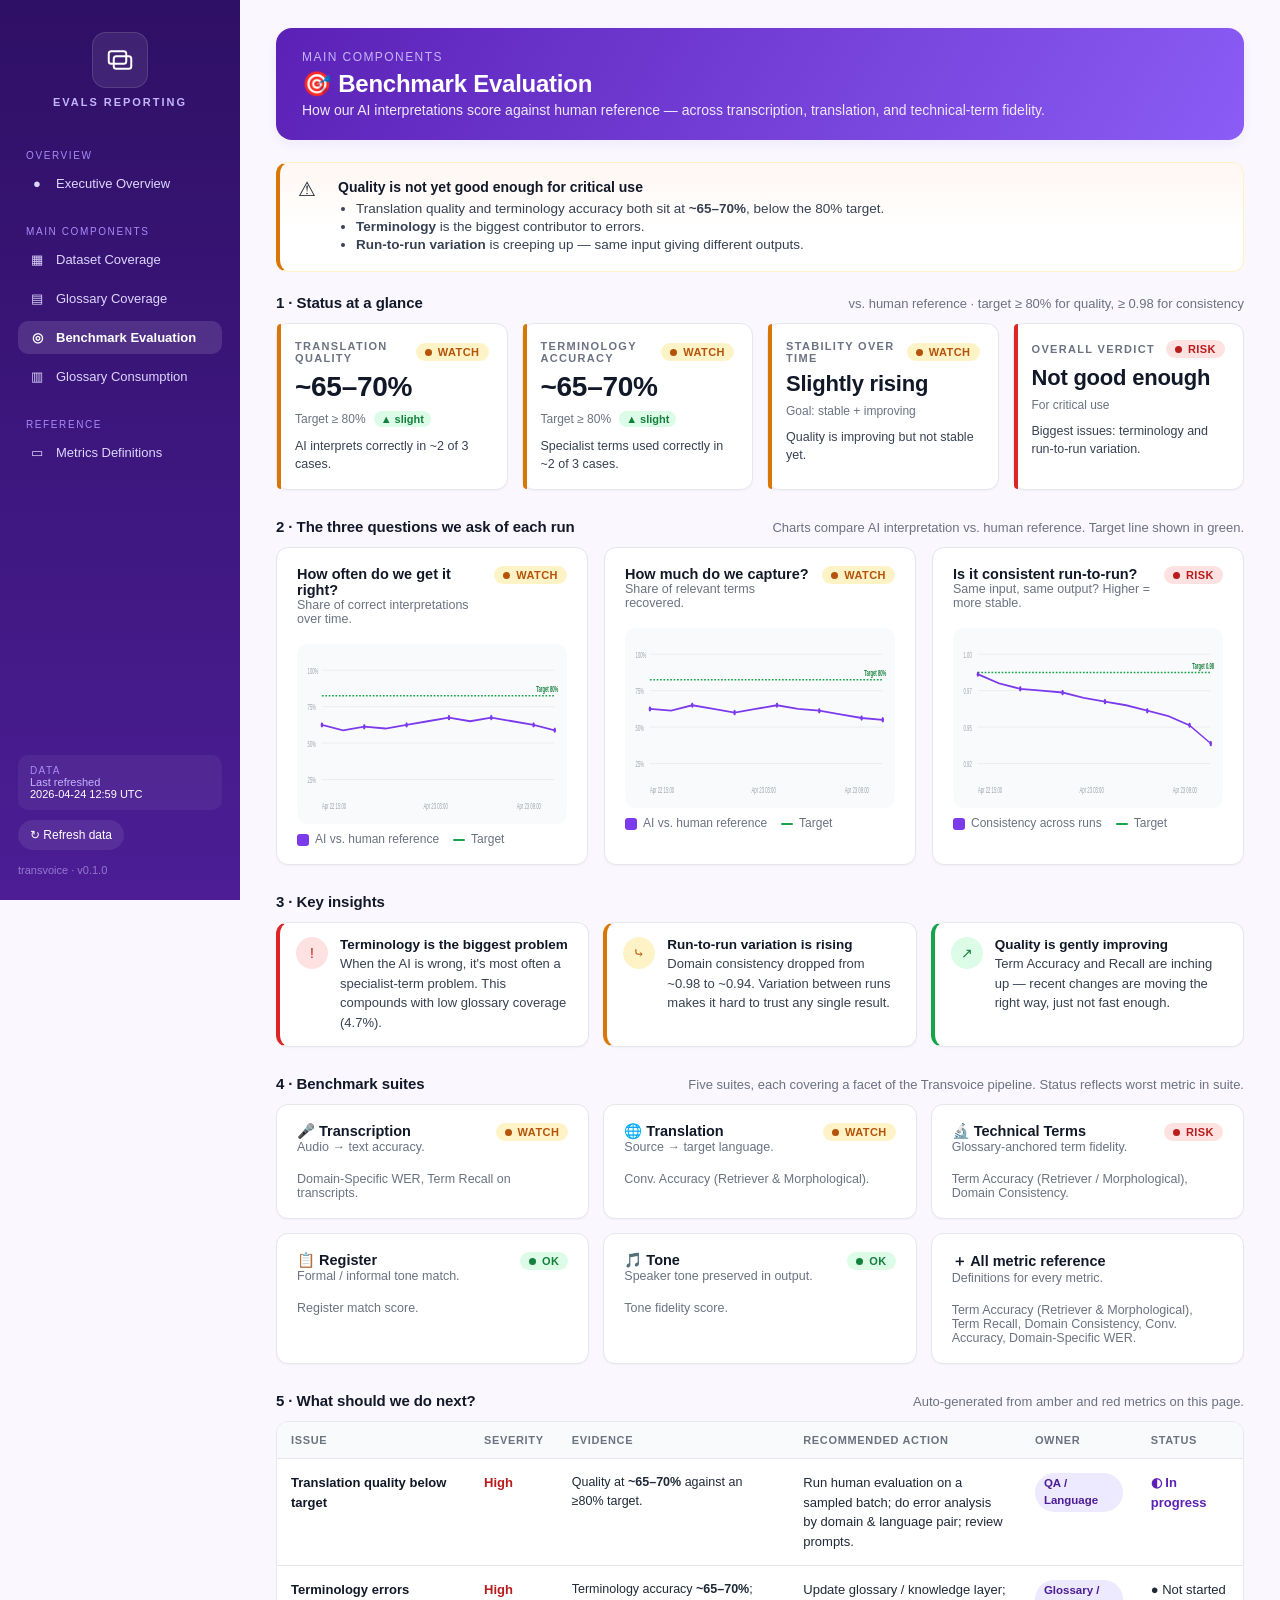
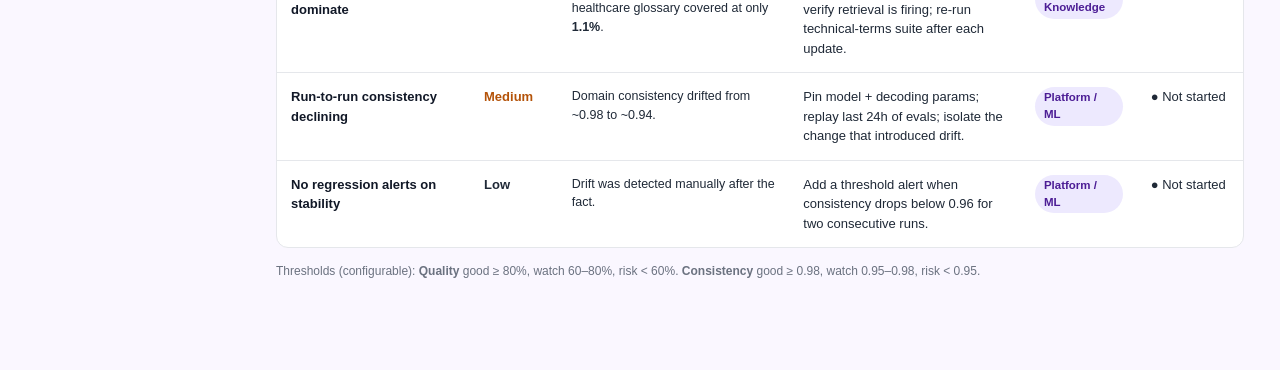
==== benchmark-evaluation.html @ 1f452f86 "Redesign dashboard for clarity and action-orientation Restructures the Evals Reporting dashboard aro" ====
<!doctype html>
<html lang="en">
<head>
  <meta charset="utf-8" />
  <meta name="viewport" content="width=device-width, initial-scale=1" />
  <title>Evals Reporting · Benchmark Evaluation</title>
  <link rel="stylesheet" href="assets/styles.css" />
</head>
<body>
  <div class="app">

    <!-- ============== Sidebar ============== -->
    <aside class="sidebar">
      <div class="brand">
        <div class="brand-mark" aria-hidden="true">
          <svg viewBox="0 0 24 24" fill="none" xmlns="http://www.w3.org/2000/svg">
            <rect x="3" y="5" width="14" height="10" rx="2" stroke="#fff" stroke-width="1.6"/>
            <rect x="7" y="9" width="14" height="10" rx="2" stroke="#fff" stroke-width="1.6"/>
          </svg>
        </div>
        <div class="brand-name">EVALS REPORTING</div>
      </div>

      <div class="nav-group">
        <div class="nav-label">Overview</div>
        <a class="nav-item" href="index.html"><span class="nav-icon">●</span> Executive Overview</a>
      </div>

      <div class="nav-group">
        <div class="nav-label">Main components</div>
        <a class="nav-item" href="#"><span class="nav-icon">▦</span> Dataset Coverage</a>
        <a class="nav-item" href="glossary-coverage.html"><span class="nav-icon">▤</span> Glossary Coverage</a>
        <a class="nav-item active" href="benchmark-evaluation.html"><span class="nav-icon">◎</span> Benchmark Evaluation</a>
        <a class="nav-item" href="#"><span class="nav-icon">▥</span> Glossary Consumption</a>
      </div>

      <div class="nav-group">
        <div class="nav-label">Reference</div>
        <a class="nav-item" href="#"><span class="nav-icon">▭</span> Metrics Definitions</a>
      </div>

      <div class="sidebar-foot">
        <div class="data-block">
          <div class="label">DATA</div>
          <div>Last refreshed</div>
          <div style="color:#fff">2026-04-24 12:59 UTC</div>
        </div>
        <span class="refresh">↻ Refresh data</span>
        <div style="margin-top:14px; opacity:0.6">transvoice · v0.1.0</div>
      </div>
    </aside>

    <!-- ============== Main ============== -->
    <main class="main">

      <header class="page-header">
        <div class="crumbs">Main components</div>
        <h1>🎯 Benchmark Evaluation</h1>
        <p>How our AI interpretations score against human reference — across transcription, translation, and technical-term fidelity.</p>
      </header>

      <!-- ============== Headline ============== -->
      <div class="headline" style="margin-bottom:22px">
        <div class="headline-icon">⚠</div>
        <div>
          <div class="headline-title">Quality is not yet good enough for critical use</div>
          <ul style="font-size:13.5px">
            <li>Translation quality and terminology accuracy both sit at <strong>~65–70%</strong>, below the 80% target.</li>
            <li><strong>Terminology</strong> is the biggest contributor to errors.</li>
            <li><strong>Run-to-run variation</strong> is creeping up — same input giving different outputs.</li>
          </ul>
        </div>
      </div>

      <!-- ============== KPI strip ============== -->
      <section class="section">
        <div class="section-head">
          <div class="section-title">1 · Status at a glance</div>
          <div class="section-sub">vs. human reference · target ≥ 80% for quality, ≥ 0.98 for consistency</div>
        </div>

        <div class="kpi-grid k4">

          <div class="kpi warn">
            <div style="display:flex; justify-content:space-between; align-items:center">
              <span class="kpi-label">Translation quality</span>
              <span class="status-pill warn"><span class="dot"></span>Watch</span>
            </div>
            <div class="kpi-value">~65–70%</div>
            <div class="kpi-meta">
              <span class="kpi-target">Target ≥ 80%</span>
              <span class="kpi-delta up">▲ slight</span>
            </div>
            <div class="kpi-interp">AI interprets correctly in ~2 of 3 cases.</div>
          </div>

          <div class="kpi warn">
            <div style="display:flex; justify-content:space-between; align-items:center">
              <span class="kpi-label">Terminology accuracy</span>
              <span class="status-pill warn"><span class="dot"></span>Watch</span>
            </div>
            <div class="kpi-value">~65–70%</div>
            <div class="kpi-meta">
              <span class="kpi-target">Target ≥ 80%</span>
              <span class="kpi-delta up">▲ slight</span>
            </div>
            <div class="kpi-interp">Specialist terms used correctly in ~2 of 3 cases.</div>
          </div>

          <div class="kpi warn">
            <div style="display:flex; justify-content:space-between; align-items:center">
              <span class="kpi-label">Stability over time</span>
              <span class="status-pill warn"><span class="dot"></span>Watch</span>
            </div>
            <div class="kpi-value sm">Slightly rising</div>
            <div class="kpi-meta">
              <span class="kpi-target">Goal: stable + improving</span>
            </div>
            <div class="kpi-interp">Quality is improving but not stable yet.</div>
          </div>

          <div class="kpi bad">
            <div style="display:flex; justify-content:space-between; align-items:center">
              <span class="kpi-label">Overall verdict</span>
              <span class="status-pill bad"><span class="dot"></span>Risk</span>
            </div>
            <div class="kpi-value sm">Not good enough</div>
            <div class="kpi-meta">
              <span class="kpi-target">For critical use</span>
            </div>
            <div class="kpi-interp">Biggest issues: terminology and run-to-run variation.</div>
          </div>

        </div>
      </section>

      <!-- ============== Three quality views ============== -->
      <section class="section">
        <div class="section-head">
          <div class="section-title">2 · The three questions we ask of each run</div>
          <div class="section-sub">Charts compare AI interpretation vs. human reference. Target line shown in green.</div>
        </div>

        <div class="split-2" style="grid-template-columns: 1fr 1fr 1fr; gap:16px;">

          <!-- Question 1 -->
          <div class="card">
            <div class="card-head">
              <div>
                <div class="card-title">How often do we get it right?</div>
                <div class="card-sub">Share of correct interpretations over time.</div>
              </div>
              <span class="status-pill warn"><span class="dot"></span>Watch</span>
            </div>
            <svg class="linechart" viewBox="0 0 600 180" preserveAspectRatio="none">
              <g class="grid">
                <line x1="40" y1="20"  x2="590" y2="20"/>
                <line x1="40" y1="60"  x2="590" y2="60"/>
                <line x1="40" y1="100" x2="590" y2="100"/>
                <line x1="40" y1="140" x2="590" y2="140"/>
              </g>
              <g class="axis">
                <text x="6" y="24">100%</text>
                <text x="6" y="64">75%</text>
                <text x="6" y="104">50%</text>
                <text x="6" y="144">25%</text>
              </g>
              <line class="target" x1="40" y1="48" x2="590" y2="48"/>
              <text class="target-label" x="546" y="44">Target 80%</text>
              <!-- ~65-70% wobble, slight uptrend -->
              <polyline class="series-b" points="
                40,80 90,86 140,82 190,84 240,80 290,76 340,72 390,76 440,72 490,76 540,80 590,86
              "/>
              <g class="dot-b">
                <circle cx="40" cy="80" r="3"/>
                <circle cx="140" cy="82" r="3"/>
                <circle cx="240" cy="80" r="3"/>
                <circle cx="340" cy="72" r="3"/>
                <circle cx="440" cy="72" r="3"/>
                <circle cx="540" cy="80" r="3"/>
                <circle cx="590" cy="86" r="3"/>
              </g>
              <g class="axis">
                <text x="40"  y="172">Apr 22 15:00</text>
                <text x="280" y="172">Apr 23 03:00</text>
                <text x="500" y="172">Apr 23 09:00</text>
              </g>
            </svg>
            <div class="legend">
              <span><span class="swatch" style="background:var(--brand-600)"></span>AI vs. human reference</span>
              <span><span class="swatch" style="background:var(--good-600); height:2px"></span>Target</span>
            </div>
          </div>

          <!-- Question 2 -->
          <div class="card">
            <div class="card-head">
              <div>
                <div class="card-title">How much do we capture?</div>
                <div class="card-sub">Share of relevant terms recovered.</div>
              </div>
              <span class="status-pill warn"><span class="dot"></span>Watch</span>
            </div>
            <svg class="linechart" viewBox="0 0 600 180" preserveAspectRatio="none">
              <g class="grid">
                <line x1="40" y1="20"  x2="590" y2="20"/>
                <line x1="40" y1="60"  x2="590" y2="60"/>
                <line x1="40" y1="100" x2="590" y2="100"/>
                <line x1="40" y1="140" x2="590" y2="140"/>
              </g>
              <g class="axis">
                <text x="6" y="24">100%</text>
                <text x="6" y="64">75%</text>
                <text x="6" y="104">50%</text>
                <text x="6" y="144">25%</text>
              </g>
              <line class="target" x1="40" y1="48" x2="590" y2="48"/>
              <text class="target-label" x="546" y="44">Target 80%</text>
              <polyline class="series-b" points="
                40,80 90,82 140,76 190,80 240,84 290,80 340,76 390,80 440,82 490,86 540,90 590,92
              "/>
              <g class="dot-b">
                <circle cx="40" cy="80" r="3"/>
                <circle cx="140" cy="76" r="3"/>
                <circle cx="240" cy="84" r="3"/>
                <circle cx="340" cy="76" r="3"/>
                <circle cx="440" cy="82" r="3"/>
                <circle cx="540" cy="90" r="3"/>
                <circle cx="590" cy="92" r="3"/>
              </g>
              <g class="axis">
                <text x="40"  y="172">Apr 22 15:00</text>
                <text x="280" y="172">Apr 23 03:00</text>
                <text x="500" y="172">Apr 23 09:00</text>
              </g>
            </svg>
            <div class="legend">
              <span><span class="swatch" style="background:var(--brand-600)"></span>AI vs. human reference</span>
              <span><span class="swatch" style="background:var(--good-600); height:2px"></span>Target</span>
            </div>
          </div>

          <!-- Question 3 -->
          <div class="card">
            <div class="card-head">
              <div>
                <div class="card-title">Is it consistent run-to-run?</div>
                <div class="card-sub">Same input, same output? Higher = more stable.</div>
              </div>
              <span class="status-pill bad"><span class="dot"></span>Risk</span>
            </div>
            <svg class="linechart" viewBox="0 0 600 180" preserveAspectRatio="none">
              <g class="grid">
                <line x1="40" y1="20"  x2="590" y2="20"/>
                <line x1="40" y1="60"  x2="590" y2="60"/>
                <line x1="40" y1="100" x2="590" y2="100"/>
                <line x1="40" y1="140" x2="590" y2="140"/>
              </g>
              <g class="axis">
                <text x="6" y="24">1.00</text>
                <text x="6" y="64">0.97</text>
                <text x="6" y="104">0.95</text>
                <text x="6" y="144">0.92</text>
              </g>
              <line class="target" x1="40" y1="40" x2="590" y2="40"/>
              <text class="target-label" x="546" y="36">Target 0.98</text>
              <polyline class="series-b" points="
                40,42 90,52 140,58 190,60 240,62 290,68 340,72 390,76 440,82 490,88 540,98 590,118
              "/>
              <g class="dot-b">
                <circle cx="40" cy="42" r="3"/>
                <circle cx="140" cy="58" r="3"/>
                <circle cx="240" cy="62" r="3"/>
                <circle cx="340" cy="72" r="3"/>
                <circle cx="440" cy="82" r="3"/>
                <circle cx="540" cy="98" r="3"/>
                <circle cx="590" cy="118" r="3"/>
              </g>
              <g class="axis">
                <text x="40"  y="172">Apr 22 15:00</text>
                <text x="280" y="172">Apr 23 03:00</text>
                <text x="500" y="172">Apr 23 09:00</text>
              </g>
            </svg>
            <div class="legend">
              <span><span class="swatch" style="background:var(--brand-600)"></span>Consistency across runs</span>
              <span><span class="swatch" style="background:var(--good-600); height:2px"></span>Target</span>
            </div>
          </div>

        </div>
      </section>

      <!-- ============== Insights ============== -->
      <section class="section">
        <div class="section-head">
          <div class="section-title">3 · Key insights</div>
        </div>
        <div class="insights">
          <div class="insight bad">
            <div class="insight-icon">!</div>
            <div>
              <div class="insight-title">Terminology is the biggest problem</div>
              <div class="insight-body">When the AI is wrong, it's most often a specialist-term problem. This compounds with low glossary coverage (4.7%).</div>
            </div>
          </div>
          <div class="insight warn">
            <div class="insight-icon">⤷</div>
            <div>
              <div class="insight-title">Run-to-run variation is rising</div>
              <div class="insight-body">Domain consistency dropped from ~0.98 to ~0.94. Variation between runs makes it hard to trust any single result.</div>
            </div>
          </div>
          <div class="insight good">
            <div class="insight-icon">↗</div>
            <div>
              <div class="insight-title">Quality is gently improving</div>
              <div class="insight-body">Term Accuracy and Recall are inching up — recent changes are moving the right way, just not fast enough.</div>
            </div>
          </div>
        </div>
      </section>

      <!-- ============== Five suites ============== -->
      <section class="section">
        <div class="section-head">
          <div class="section-title">4 · Benchmark suites</div>
          <div class="section-sub">
            Five suites, each covering a facet of the Transvoice pipeline. Status reflects worst metric in suite.
          </div>
        </div>

        <div class="split-2" style="grid-template-columns: 1fr 1fr 1fr; gap:14px;">
          <div class="card">
            <div class="card-head">
              <div>
                <div class="card-title">🎤 Transcription</div>
                <div class="card-sub">Audio → text accuracy.</div>
              </div>
              <span class="status-pill warn"><span class="dot"></span>Watch</span>
            </div>
            <div class="muted" style="font-size:12.5px">Domain-Specific WER, Term Recall on transcripts.</div>
          </div>
          <div class="card">
            <div class="card-head">
              <div>
                <div class="card-title">🌐 Translation</div>
                <div class="card-sub">Source → target language.</div>
              </div>
              <span class="status-pill warn"><span class="dot"></span>Watch</span>
            </div>
            <div class="muted" style="font-size:12.5px">Conv. Accuracy (Retriever &amp; Morphological).</div>
          </div>
          <div class="card">
            <div class="card-head">
              <div>
                <div class="card-title">🔬 Technical Terms</div>
                <div class="card-sub">Glossary-anchored term fidelity.</div>
              </div>
              <span class="status-pill bad"><span class="dot"></span>Risk</span>
            </div>
            <div class="muted" style="font-size:12.5px">Term Accuracy (Retriever / Morphological), Domain Consistency.</div>
          </div>
          <div class="card">
            <div class="card-head">
              <div>
                <div class="card-title">📋 Register</div>
                <div class="card-sub">Formal / informal tone match.</div>
              </div>
              <span class="status-pill good"><span class="dot"></span>OK</span>
            </div>
            <div class="muted" style="font-size:12.5px">Register match score.</div>
          </div>
          <div class="card">
            <div class="card-head">
              <div>
                <div class="card-title">🎵 Tone</div>
                <div class="card-sub">Speaker tone preserved in output.</div>
              </div>
              <span class="status-pill good"><span class="dot"></span>OK</span>
            </div>
            <div class="muted" style="font-size:12.5px">Tone fidelity score.</div>
          </div>
          <div class="card">
            <div class="card-head">
              <div>
                <div class="card-title">＋ All metric reference</div>
                <div class="card-sub">Definitions for every metric.</div>
              </div>
            </div>
            <div class="muted" style="font-size:12.5px">
              Term Accuracy (Retriever &amp; Morphological), Term Recall, Domain Consistency, Conv. Accuracy, Domain-Specific WER.
            </div>
          </div>
        </div>
      </section>

      <!-- ============== Recommended actions ============== -->
      <section class="section">
        <div class="section-head">
          <div class="section-title">5 · What should we do next?</div>
          <div class="section-sub">Auto-generated from amber and red metrics on this page.</div>
        </div>

        <table class="action-table">
          <thead>
            <tr>
              <th style="width:20%">Issue</th>
              <th style="width:9%">Severity</th>
              <th style="width:24%">Evidence</th>
              <th style="width:24%">Recommended action</th>
              <th style="width:12%">Owner</th>
              <th style="width:11%">Status</th>
            </tr>
          </thead>
          <tbody>
            <tr>
              <td class="issue">Translation quality below target</td>
              <td class="severity-high">High</td>
              <td class="evidence">Quality at <strong>~65–70%</strong> against an ≥80% target.</td>
              <td>Run human evaluation on a sampled batch; do error analysis by domain &amp; language pair; review prompts.</td>
              <td><span class="owner-chip">QA / Language</span></td>
              <td class="status-progress">◐ In progress</td>
            </tr>
            <tr>
              <td class="issue">Terminology errors dominate</td>
              <td class="severity-high">High</td>
              <td class="evidence">Terminology accuracy <strong>~65–70%</strong>; healthcare glossary covered at only <strong>1.1%</strong>.</td>
              <td>Update glossary / knowledge layer; verify retrieval is firing; re-run technical-terms suite after each update.</td>
              <td><span class="owner-chip">Glossary / Knowledge</span></td>
              <td class="status-todo">● Not started</td>
            </tr>
            <tr>
              <td class="issue">Run-to-run consistency declining</td>
              <td class="severity-med">Medium</td>
              <td class="evidence">Domain consistency drifted from ~0.98 to ~0.94.</td>
              <td>Pin model + decoding params; replay last 24h of evals; isolate the change that introduced drift.</td>
              <td><span class="owner-chip">Platform / ML</span></td>
              <td class="status-todo">● Not started</td>
            </tr>
            <tr>
              <td class="issue">No regression alerts on stability</td>
              <td class="severity-low">Low</td>
              <td class="evidence">Drift was detected manually after the fact.</td>
              <td>Add a threshold alert when consistency drops below 0.96 for two consecutive runs.</td>
              <td><span class="owner-chip">Platform / ML</span></td>
              <td class="status-todo">● Not started</td>
            </tr>
          </tbody>
        </table>

        <div class="spacer-md"></div>
        <div class="muted" style="font-size:12px">
          Thresholds (configurable): <strong>Quality</strong> good ≥ 80%, watch 60–80%, risk &lt; 60%. <strong>Consistency</strong> good ≥ 0.98, watch 0.95–0.98, risk &lt; 0.95.
        </div>
      </section>

    </main>
  </div>
</body>
</html>
---- assets/styles.css ----
/* ============================================================
   Evals Reporting — redesigned dashboard styles
   Goal: status-first, decision-first, action-oriented UI.
   ============================================================ */

:root {
  /* Brand */
  --brand-900: #2e1065;
  --brand-800: #4c1d95;
  --brand-700: #5b21b6;
  --brand-600: #7c3aed;
  --brand-500: #8b5cf6;
  --brand-100: #ede9fe;
  --brand-50:  #f5f3ff;

  /* Status — traffic lights */
  --good-700: #15803d;
  --good-600: #16a34a;
  --good-100: #dcfce7;
  --good-50:  #f0fdf4;

  --warn-700: #b45309;
  --warn-600: #d97706;
  --warn-100: #fef3c7;
  --warn-50:  #fffbeb;

  --bad-700:  #b91c1c;
  --bad-600:  #dc2626;
  --bad-100:  #fee2e2;
  --bad-50:   #fef2f2;

  /* Neutrals */
  --ink-900: #111827;
  --ink-800: #1f2937;
  --ink-700: #374151;
  --ink-500: #6b7280;
  --ink-400: #9ca3af;
  --ink-300: #d1d5db;
  --ink-200: #e5e7eb;
  --ink-100: #f3f4f6;
  --ink-50:  #f9fafb;
  --bg:      #faf7ff;
  --card:    #ffffff;

  --radius-lg: 16px;
  --radius-md: 12px;
  --radius-sm: 8px;
  --shadow-sm: 0 1px 2px rgba(17,24,39,0.04);
  --shadow-md: 0 4px 12px rgba(76, 29, 149, 0.06);
}

* { box-sizing: border-box; }

html, body {
  margin: 0;
  padding: 0;
  font-family: "Inter", -apple-system, BlinkMacSystemFont, "Segoe UI", Roboto, Helvetica, Arial, sans-serif;
  font-size: 14px;
  color: var(--ink-800);
  background: var(--bg);
  -webkit-font-smoothing: antialiased;
}

a { color: inherit; text-decoration: none; }

/* ---------- App shell ---------- */
.app {
  display: grid;
  grid-template-columns: 240px 1fr;
  min-height: 100vh;
}

.sidebar {
  background: linear-gradient(180deg, var(--brand-900) 0%, var(--brand-800) 100%);
  color: #e9e5ff;
  padding: 24px 18px;
  position: sticky;
  top: 0;
  height: 100vh;
  display: flex;
  flex-direction: column;
  gap: 20px;
}

.brand {
  display: flex;
  flex-direction: column;
  align-items: center;
  gap: 8px;
  padding: 8px 0 16px;
}
.brand-mark {
  width: 56px; height: 56px;
  border-radius: 14px;
  background: rgba(255,255,255,0.08);
  display: grid; place-items: center;
  border: 1px solid rgba(255,255,255,0.12);
}
.brand-mark svg { width: 30px; height: 30px; }
.brand-name {
  font-size: 11px;
  letter-spacing: 0.18em;
  color: #c4b5fd;
  font-weight: 700;
}

.nav-group { display: flex; flex-direction: column; gap: 6px; }
.nav-label {
  font-size: 10px;
  letter-spacing: 0.16em;
  color: #a78bfa;
  text-transform: uppercase;
  padding: 0 8px;
  margin-top: 6px;
}
.nav-item {
  display: flex; align-items: center; gap: 10px;
  padding: 9px 10px;
  border-radius: 10px;
  color: #ddd6fe;
  font-size: 13px;
  cursor: pointer;
  transition: background 120ms ease;
}
.nav-item:hover { background: rgba(255,255,255,0.06); }
.nav-item.active {
  background: rgba(255,255,255,0.12);
  color: #fff;
  font-weight: 600;
}
.nav-icon { width: 18px; display: inline-block; text-align: center; }

.sidebar-foot {
  margin-top: auto;
  font-size: 11px;
  color: #c4b5fd;
}
.sidebar-foot .data-block {
  background: rgba(255,255,255,0.05);
  border-radius: 10px;
  padding: 10px 12px;
  margin-bottom: 10px;
}
.sidebar-foot .label { color: #a78bfa; letter-spacing: 0.14em; font-size: 10px; }
.sidebar-foot .refresh {
  display: inline-flex; gap: 6px; align-items: center;
  background: rgba(255,255,255,0.08);
  padding: 8px 12px; border-radius: 999px;
  color: #fff; font-size: 12px; cursor: pointer;
}

/* ---------- Main ---------- */
.main {
  padding: 28px 36px 64px;
  max-width: 1440px;
}

.page-header {
  background: linear-gradient(120deg, var(--brand-700) 0%, var(--brand-500) 100%);
  color: #fff;
  border-radius: var(--radius-lg);
  padding: 22px 26px;
  margin-bottom: 22px;
  box-shadow: var(--shadow-md);
}
.page-header h1 {
  margin: 0 0 4px;
  font-size: 24px;
  letter-spacing: -0.01em;
  font-weight: 700;
}
.page-header p {
  margin: 0;
  font-size: 14px;
  color: #ede9fe;
  max-width: 760px;
}
.page-header .crumbs {
  font-size: 12px; letter-spacing: 0.12em; text-transform: uppercase;
  color: #c4b5fd; margin-bottom: 6px;
}

/* ---------- Section frame ---------- */
.section { margin-bottom: 28px; }
.section-head {
  display: flex; align-items: baseline; justify-content: space-between;
  margin-bottom: 12px;
}
.section-title {
  font-size: 15px; font-weight: 700; color: var(--ink-900);
  letter-spacing: -0.005em;
}
.section-sub {
  font-size: 13px; color: var(--ink-500);
}

/* ---------- KPI cards ---------- */
.kpi-grid {
  display: grid;
  grid-template-columns: repeat(5, 1fr);
  gap: 14px;
}
.kpi-grid.k4 { grid-template-columns: repeat(4, 1fr); }

.kpi {
  background: var(--card);
  border: 1px solid var(--ink-200);
  border-radius: var(--radius-md);
  padding: 16px 18px;
  position: relative;
  display: flex;
  flex-direction: column;
  gap: 8px;
  box-shadow: var(--shadow-sm);
}
.kpi::before {
  content: "";
  position: absolute;
  inset: 0 auto 0 0;
  width: 4px;
  border-radius: var(--radius-md) 0 0 var(--radius-md);
  background: var(--ink-200);
}
.kpi.good::before { background: var(--good-600); }
.kpi.warn::before { background: var(--warn-600); }
.kpi.bad::before  { background: var(--bad-600); }

.kpi-label {
  font-size: 11px;
  letter-spacing: 0.12em;
  text-transform: uppercase;
  color: var(--ink-500);
  font-weight: 600;
}
.kpi-value {
  font-size: 28px;
  font-weight: 700;
  color: var(--ink-900);
  line-height: 1.1;
  letter-spacing: -0.01em;
}
.kpi-value.sm { font-size: 22px; }

.kpi-meta {
  display: flex; align-items: center; gap: 8px;
  font-size: 12px;
  color: var(--ink-500);
}
.kpi-target { color: var(--ink-500); }
.kpi-delta {
  display: inline-flex; align-items: center; gap: 3px;
  padding: 2px 7px; border-radius: 999px;
  font-weight: 600; font-size: 11px;
}
.kpi-delta.up   { color: var(--good-700); background: var(--good-100); }
.kpi-delta.down { color: var(--bad-700);  background: var(--bad-100); }
.kpi-delta.flat { color: var(--ink-700);  background: var(--ink-100); }

.kpi-interp {
  font-size: 12.5px; color: var(--ink-700); line-height: 1.45;
  margin-top: 2px;
}

.status-pill {
  display: inline-flex; align-items: center; gap: 6px;
  font-size: 11px; font-weight: 700; letter-spacing: 0.04em;
  padding: 3px 9px; border-radius: 999px;
  text-transform: uppercase;
}
.status-pill .dot {
  width: 7px; height: 7px; border-radius: 50%;
  background: currentColor;
}
.status-pill.good { color: var(--good-700); background: var(--good-100); }
.status-pill.warn { color: var(--warn-700); background: var(--warn-100); }
.status-pill.bad  { color: var(--bad-700);  background: var(--bad-100); }

/* ---------- Insight cards ---------- */
.insights {
  display: grid;
  grid-template-columns: repeat(3, 1fr);
  gap: 14px;
}
.insight {
  background: var(--card);
  border: 1px solid var(--ink-200);
  border-left-width: 4px;
  border-radius: var(--radius-md);
  padding: 14px 16px;
  display: flex; gap: 12px;
  box-shadow: var(--shadow-sm);
}
.insight.good { border-left-color: var(--good-600); }
.insight.warn { border-left-color: var(--warn-600); }
.insight.bad  { border-left-color: var(--bad-600); }

.insight-icon {
  width: 32px; height: 32px; border-radius: 50%;
  display: grid; place-items: center;
  flex-shrink: 0;
  font-size: 14px;
}
.insight.good .insight-icon { background: var(--good-100); color: var(--good-700); }
.insight.warn .insight-icon { background: var(--warn-100); color: var(--warn-700); }
.insight.bad  .insight-icon { background: var(--bad-100);  color: var(--bad-700); }

.insight-title {
  font-weight: 700; color: var(--ink-900); font-size: 13.5px; margin-bottom: 2px;
}
.insight-body {
  font-size: 13px; color: var(--ink-700); line-height: 1.5;
}

/* ---------- Cards & breakdowns ---------- */
.card {
  background: var(--card);
  border: 1px solid var(--ink-200);
  border-radius: var(--radius-md);
  padding: 18px 20px;
  box-shadow: var(--shadow-sm);
}
.card-head {
  display: flex; justify-content: space-between; align-items: flex-start;
  gap: 12px;
  margin-bottom: 4px;
}
.card-title {
  font-size: 14.5px; font-weight: 700; color: var(--ink-900);
}
.card-sub {
  font-size: 12.5px; color: var(--ink-500); margin-bottom: 14px;
}

/* Two-column layout for chart + table */
.split-2 {
  display: grid;
  grid-template-columns: 1fr 1fr;
  gap: 16px;
}
@media (max-width: 1100px) { .split-2 { grid-template-columns: 1fr; } }

/* ---------- Bar chart (horizontal) ---------- */
.hbar-list {
  display: flex; flex-direction: column; gap: 14px;
  padding: 4px 0 0;
}
.hbar-row {
  display: grid;
  grid-template-columns: 130px 1fr 60px;
  align-items: center;
  gap: 10px;
}
.hbar-label { font-size: 13px; color: var(--ink-700); font-weight: 500; }
.hbar-track {
  position: relative;
  height: 18px;
  background: var(--ink-100);
  border-radius: 999px;
  overflow: hidden;
}
.hbar-fill {
  position: absolute; inset: 0 auto 0 0;
  border-radius: 999px;
  background: var(--brand-600);
  transition: width 320ms ease;
}
.hbar-fill.good { background: var(--good-600); }
.hbar-fill.warn { background: var(--warn-600); }
.hbar-fill.bad  { background: var(--bad-600); }
.hbar-target {
  position: absolute; top: -3px; bottom: -3px;
  width: 2px;
  background: var(--ink-700);
  opacity: 0.55;
}
.hbar-target::after {
  content: "Target";
  position: absolute; top: -16px; left: 50%; transform: translateX(-50%);
  font-size: 10px; color: var(--ink-500); white-space: nowrap;
  letter-spacing: 0.04em;
}
.hbar-value { font-size: 13px; color: var(--ink-900); font-weight: 700; text-align: right; }

.axis-row {
  display: grid; grid-template-columns: 130px 1fr 60px;
  gap: 10px;
  font-size: 10.5px; color: var(--ink-400);
  margin-top: 6px;
}
.axis-row .axis {
  display: flex; justify-content: space-between;
  padding: 0 2px;
}

/* ---------- Tables ---------- */
table.data {
  width: 100%;
  border-collapse: separate;
  border-spacing: 0;
  font-size: 13px;
}
table.data th {
  text-align: left;
  font-weight: 600;
  color: var(--ink-500);
  font-size: 11px;
  letter-spacing: 0.06em;
  text-transform: uppercase;
  padding: 10px 12px;
  background: var(--ink-50);
  border-top: 1px solid var(--ink-200);
  border-bottom: 1px solid var(--ink-200);
}
table.data th:first-child { border-radius: 8px 0 0 0; border-left: 1px solid var(--ink-200); }
table.data th:last-child  { border-radius: 0 8px 0 0; border-right: 1px solid var(--ink-200); }
table.data td {
  padding: 11px 12px;
  border-bottom: 1px solid var(--ink-200);
  color: var(--ink-800);
}
table.data td:first-child { border-left: 1px solid var(--ink-200); }
table.data td:last-child  { border-right: 1px solid var(--ink-200); }
table.data tr:last-child td:first-child { border-radius: 0 0 0 8px; }
table.data tr:last-child td:last-child  { border-radius: 0 0 8px 0; }
table.data tbody tr:hover td { background: var(--brand-50); }
table.data .num { text-align: right; font-variant-numeric: tabular-nums; }

/* ---------- Line chart (SVG) ---------- */
.linechart {
  width: 100%;
  height: 180px;
  display: block;
  background: var(--ink-50);
  border-radius: 10px;
  padding: 8px;
}
.linechart .grid line { stroke: var(--ink-200); stroke-width: 1; }
.linechart .axis text { fill: var(--ink-400); font-size: 10px; }
.linechart .target { stroke: var(--good-600); stroke-dasharray: 4 4; stroke-width: 1.5; }
.linechart .target-label { fill: var(--good-700); font-size: 10px; font-weight: 600; }
.linechart .series-a { stroke: #4c1d95; fill: none; stroke-width: 2; }
.linechart .series-b { stroke: var(--brand-600); fill: none; stroke-width: 2; }
.linechart .series-a-fill { fill: rgba(76,29,149,0.08); }
.linechart .series-b-fill { fill: rgba(124,58,237,0.10); }
.linechart .dot-a { fill: #4c1d95; }
.linechart .dot-b { fill: var(--brand-600); }

.legend {
  display: flex; gap: 14px; flex-wrap: wrap;
  font-size: 12px; color: var(--ink-500); margin-top: 8px;
}
.legend .swatch {
  display: inline-block; width: 12px; height: 12px;
  border-radius: 3px; margin-right: 6px; vertical-align: middle;
}

/* ---------- Recommended actions table ---------- */
.action-table {
  width: 100%;
  border-collapse: separate; border-spacing: 0;
  font-size: 13px;
  background: var(--card);
  border-radius: var(--radius-md);
  overflow: hidden;
  border: 1px solid var(--ink-200);
}
.action-table th {
  background: var(--ink-50);
  text-align: left;
  font-size: 11px;
  letter-spacing: 0.06em;
  text-transform: uppercase;
  color: var(--ink-500);
  padding: 12px 14px;
  border-bottom: 1px solid var(--ink-200);
}
.action-table td {
  padding: 14px;
  vertical-align: top;
  border-bottom: 1px solid var(--ink-200);
  color: var(--ink-800);
  line-height: 1.5;
}
.action-table tr:last-child td { border-bottom: none; }
.action-table .issue { font-weight: 600; color: var(--ink-900); }
.action-table .evidence { color: var(--ink-600); font-size: 12.5px; }
.action-table .owner-chip {
  display: inline-block;
  padding: 2px 9px; border-radius: 999px;
  background: var(--brand-100); color: var(--brand-800);
  font-size: 11.5px; font-weight: 600;
}
.action-table .severity-high   { color: var(--bad-700); font-weight: 700; }
.action-table .severity-med    { color: var(--warn-700); font-weight: 700; }
.action-table .severity-low    { color: var(--ink-600); font-weight: 700; }
.action-table .status-todo     { color: var(--ink-600); }
.action-table .status-progress { color: var(--brand-700); font-weight: 600; }
.action-table .status-done     { color: var(--good-700); font-weight: 600; }

/* ---------- Headline panel (replaces "Important insight" red box) ---------- */
.headline {
  background: linear-gradient(180deg, #fff7f3 0%, #fff 60%);
  border: 1px solid var(--warn-100);
  border-left: 4px solid var(--warn-600);
  border-radius: var(--radius-md);
  padding: 16px 18px;
  display: grid;
  grid-template-columns: 28px 1fr;
  gap: 12px;
}
.headline.bad {
  background: linear-gradient(180deg, #fff5f5 0%, #fff 60%);
  border-color: var(--bad-100);
  border-left-color: var(--bad-600);
}
.headline-icon { font-size: 20px; line-height: 1; }
.headline-title { font-weight: 700; color: var(--ink-900); margin-bottom: 4px; }
.headline ul { margin: 6px 0 0; padding-left: 18px; color: var(--ink-700); }
.headline li { margin: 3px 0; }

/* ---------- Helpers ---------- */
.row { display: flex; gap: 12px; flex-wrap: wrap; }
.muted { color: var(--ink-500); }
.spacer-sm { height: 8px; }
.spacer-md { height: 16px; }
.spacer-lg { height: 24px; }

/* small responsive */
@media (max-width: 1200px) {
  .kpi-grid { grid-template-columns: repeat(3, 1fr); }
  .insights { grid-template-columns: 1fr 1fr; }
}
@media (max-width: 800px) {
  .app { grid-template-columns: 1fr; }
  .sidebar { position: static; height: auto; }
  .kpi-grid, .insights { grid-template-columns: 1fr; }
}
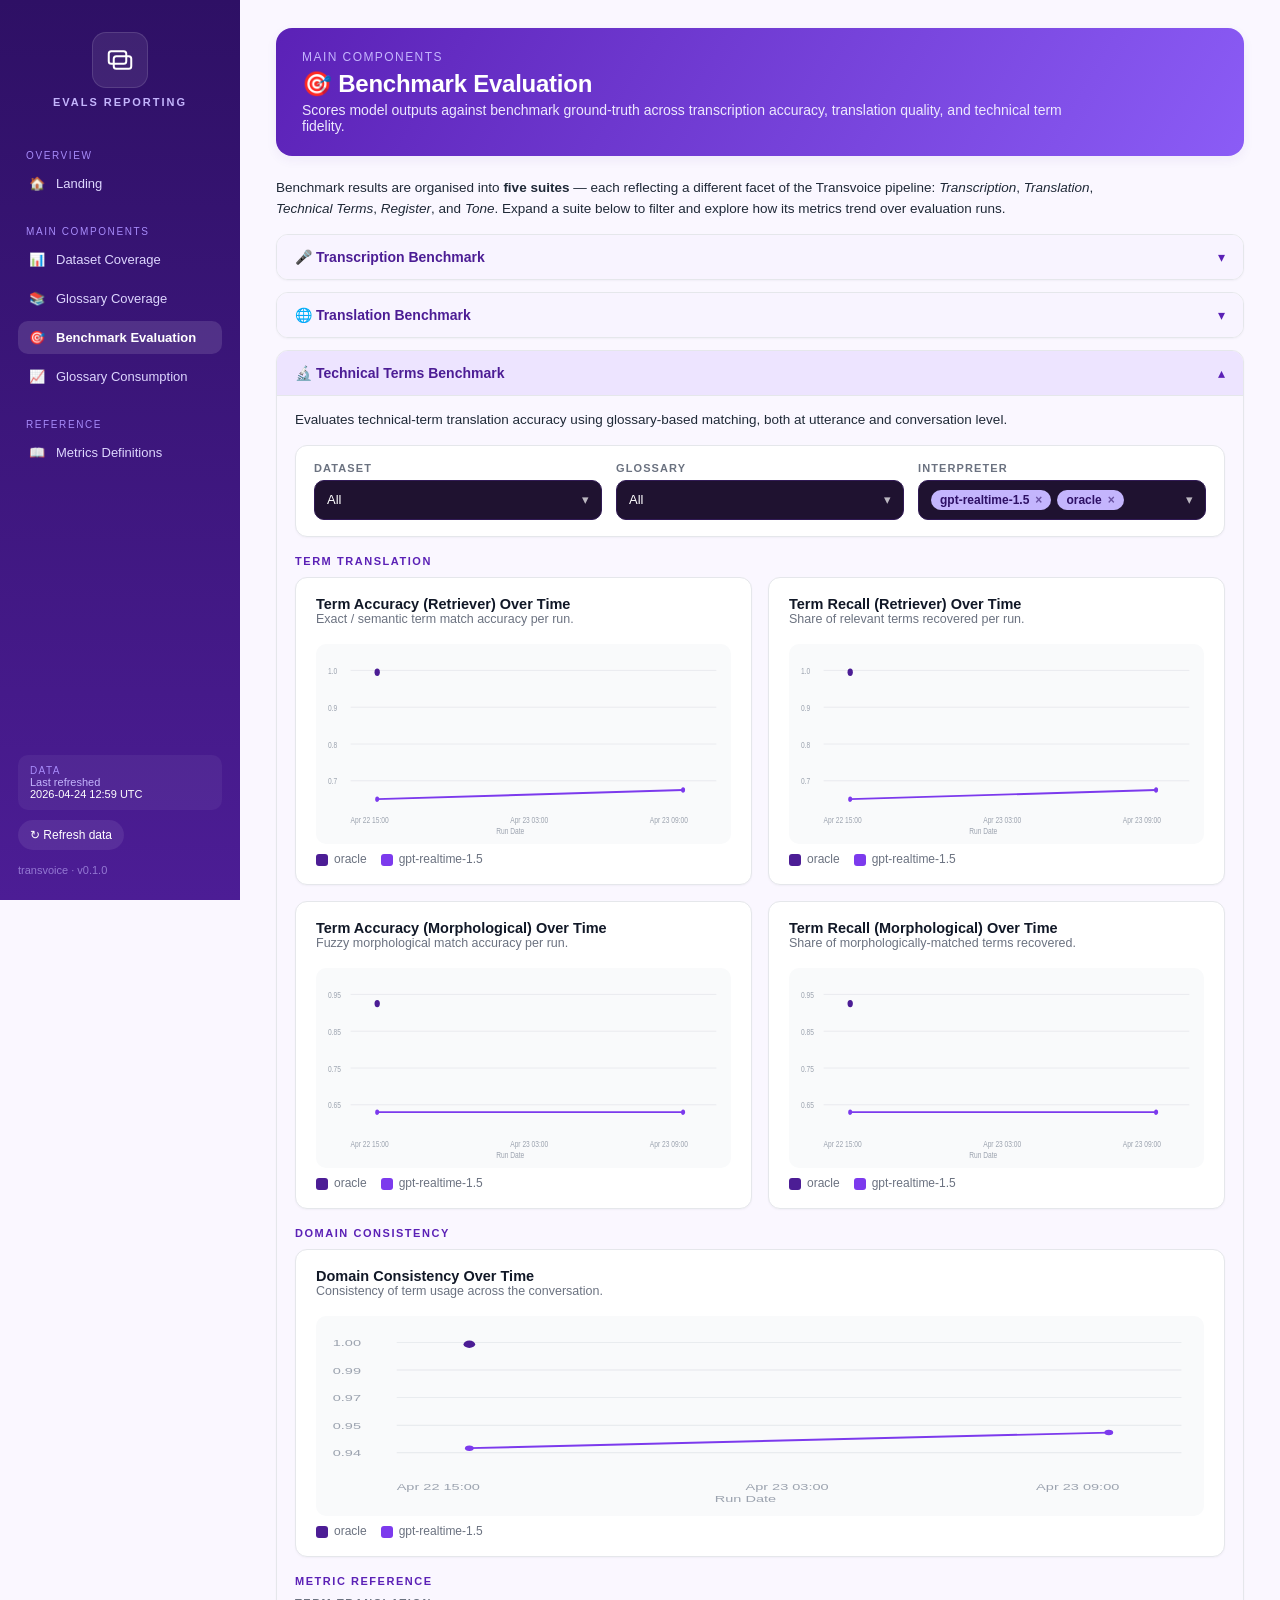
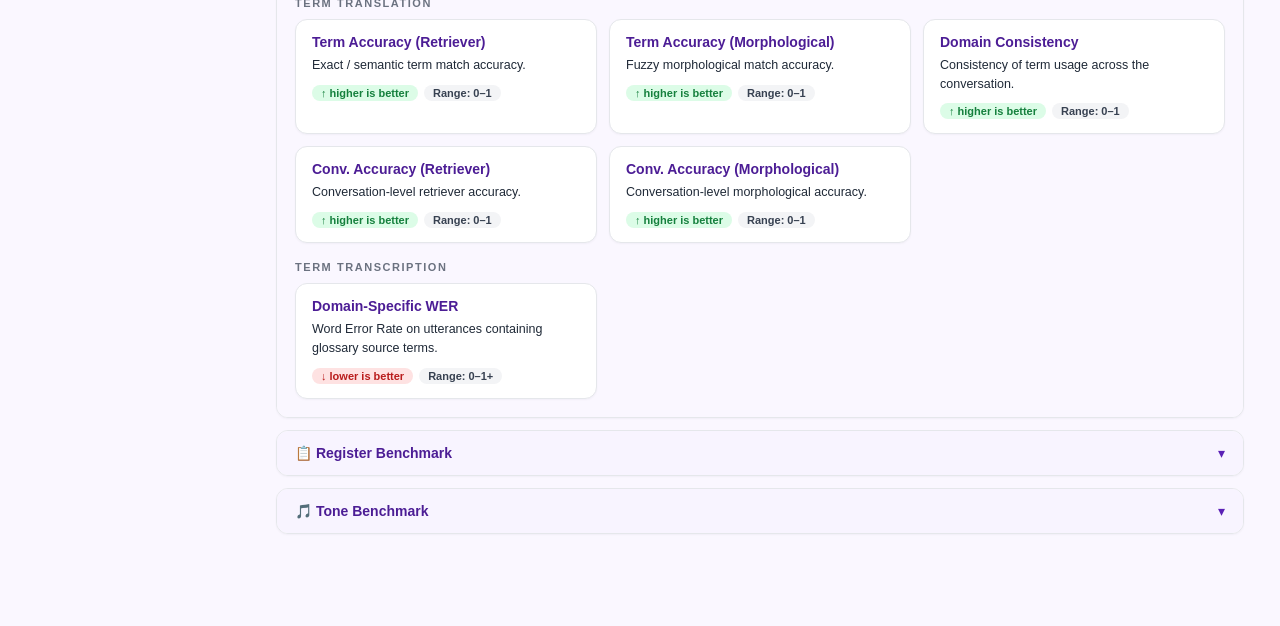
==== commit a33f95bc: "Pivot to presentation-only redesign Remove all interpretation, recommended-action tables, status-col" ====
--- a/benchmark-evaluation.html
+++ b/benchmark-evaluation.html
@@ -23,20 +23,20 @@
 
       <div class="nav-group">
         <div class="nav-label">Overview</div>
-        <a class="nav-item" href="index.html"><span class="nav-icon">●</span> Executive Overview</a>
+        <a class="nav-item" href="index.html"><span class="nav-icon">🏠</span> Landing</a>
       </div>
 
       <div class="nav-group">
         <div class="nav-label">Main components</div>
-        <a class="nav-item" href="#"><span class="nav-icon">▦</span> Dataset Coverage</a>
-        <a class="nav-item" href="glossary-coverage.html"><span class="nav-icon">▤</span> Glossary Coverage</a>
-        <a class="nav-item active" href="benchmark-evaluation.html"><span class="nav-icon">◎</span> Benchmark Evaluation</a>
-        <a class="nav-item" href="#"><span class="nav-icon">▥</span> Glossary Consumption</a>
+        <a class="nav-item" href="dataset-coverage.html"><span class="nav-icon">📊</span> Dataset Coverage</a>
+        <a class="nav-item" href="glossary-coverage.html"><span class="nav-icon">📚</span> Glossary Coverage</a>
+        <a class="nav-item active" href="benchmark-evaluation.html"><span class="nav-icon">🎯</span> Benchmark Evaluation</a>
+        <a class="nav-item" href="glossary-consumption.html"><span class="nav-icon">📈</span> Glossary Consumption</a>
       </div>
 
       <div class="nav-group">
         <div class="nav-label">Reference</div>
-        <a class="nav-item" href="#"><span class="nav-icon">▭</span> Metrics Definitions</a>
+        <a class="nav-item" href="metrics-definitions.html"><span class="nav-icon">📖</span> Metrics Definitions</a>
       </div>
 
       <div class="sidebar-foot">
@@ -56,402 +56,327 @@
       <header class="page-header">
         <div class="crumbs">Main components</div>
         <h1>🎯 Benchmark Evaluation</h1>
-        <p>How our AI interpretations score against human reference — across transcription, translation, and technical-term fidelity.</p>
+        <p>Scores model outputs against benchmark ground-truth across transcription accuracy, translation quality, and technical term fidelity.</p>
       </header>
 
-      <!-- ============== Headline ============== -->
-      <div class="headline" style="margin-bottom:22px">
-        <div class="headline-icon">⚠</div>
-        <div>
-          <div class="headline-title">Quality is not yet good enough for critical use</div>
-          <ul style="font-size:13.5px">
-            <li>Translation quality and terminology accuracy both sit at <strong>~65–70%</strong>, below the 80% target.</li>
-            <li><strong>Terminology</strong> is the biggest contributor to errors.</li>
-            <li><strong>Run-to-run variation</strong> is creeping up — same input giving different outputs.</li>
-          </ul>
-        </div>
-      </div>
-
-      <!-- ============== KPI strip ============== -->
       <section class="section">
-        <div class="section-head">
-          <div class="section-title">1 · Status at a glance</div>
-          <div class="section-sub">vs. human reference · target ≥ 80% for quality, ≥ 0.98 for consistency</div>
-        </div>
-
-        <div class="kpi-grid k4">
-
-          <div class="kpi warn">
-            <div style="display:flex; justify-content:space-between; align-items:center">
-              <span class="kpi-label">Translation quality</span>
-              <span class="status-pill warn"><span class="dot"></span>Watch</span>
-            </div>
-            <div class="kpi-value">~65–70%</div>
-            <div class="kpi-meta">
-              <span class="kpi-target">Target ≥ 80%</span>
-              <span class="kpi-delta up">▲ slight</span>
-            </div>
-            <div class="kpi-interp">AI interprets correctly in ~2 of 3 cases.</div>
-          </div>
-
-          <div class="kpi warn">
-            <div style="display:flex; justify-content:space-between; align-items:center">
-              <span class="kpi-label">Terminology accuracy</span>
-              <span class="status-pill warn"><span class="dot"></span>Watch</span>
-            </div>
-            <div class="kpi-value">~65–70%</div>
-            <div class="kpi-meta">
-              <span class="kpi-target">Target ≥ 80%</span>
-              <span class="kpi-delta up">▲ slight</span>
-            </div>
-            <div class="kpi-interp">Specialist terms used correctly in ~2 of 3 cases.</div>
-          </div>
-
-          <div class="kpi warn">
-            <div style="display:flex; justify-content:space-between; align-items:center">
-              <span class="kpi-label">Stability over time</span>
-              <span class="status-pill warn"><span class="dot"></span>Watch</span>
-            </div>
-            <div class="kpi-value sm">Slightly rising</div>
-            <div class="kpi-meta">
-              <span class="kpi-target">Goal: stable + improving</span>
-            </div>
-            <div class="kpi-interp">Quality is improving but not stable yet.</div>
-          </div>
-
-          <div class="kpi bad">
-            <div style="display:flex; justify-content:space-between; align-items:center">
-              <span class="kpi-label">Overall verdict</span>
-              <span class="status-pill bad"><span class="dot"></span>Risk</span>
-            </div>
-            <div class="kpi-value sm">Not good enough</div>
-            <div class="kpi-meta">
-              <span class="kpi-target">For critical use</span>
-            </div>
-            <div class="kpi-interp">Biggest issues: terminology and run-to-run variation.</div>
-          </div>
-
-        </div>
-      </section>
-
-      <!-- ============== Three quality views ============== -->
-      <section class="section">
-        <div class="section-head">
-          <div class="section-title">2 · The three questions we ask of each run</div>
-          <div class="section-sub">Charts compare AI interpretation vs. human reference. Target line shown in green.</div>
-        </div>
-
-        <div class="split-2" style="grid-template-columns: 1fr 1fr 1fr; gap:16px;">
-
-          <!-- Question 1 -->
-          <div class="card">
-            <div class="card-head">
-              <div>
-                <div class="card-title">How often do we get it right?</div>
-                <div class="card-sub">Share of correct interpretations over time.</div>
-              </div>
-              <span class="status-pill warn"><span class="dot"></span>Watch</span>
-            </div>
-            <svg class="linechart" viewBox="0 0 600 180" preserveAspectRatio="none">
-              <g class="grid">
-                <line x1="40" y1="20"  x2="590" y2="20"/>
-                <line x1="40" y1="60"  x2="590" y2="60"/>
-                <line x1="40" y1="100" x2="590" y2="100"/>
-                <line x1="40" y1="140" x2="590" y2="140"/>
-              </g>
-              <g class="axis">
-                <text x="6" y="24">100%</text>
-                <text x="6" y="64">75%</text>
-                <text x="6" y="104">50%</text>
-                <text x="6" y="144">25%</text>
-              </g>
-              <line class="target" x1="40" y1="48" x2="590" y2="48"/>
-              <text class="target-label" x="546" y="44">Target 80%</text>
-              <!-- ~65-70% wobble, slight uptrend -->
-              <polyline class="series-b" points="
-                40,80 90,86 140,82 190,84 240,80 290,76 340,72 390,76 440,72 490,76 540,80 590,86
-              "/>
-              <g class="dot-b">
-                <circle cx="40" cy="80" r="3"/>
-                <circle cx="140" cy="82" r="3"/>
-                <circle cx="240" cy="80" r="3"/>
-                <circle cx="340" cy="72" r="3"/>
-                <circle cx="440" cy="72" r="3"/>
-                <circle cx="540" cy="80" r="3"/>
-                <circle cx="590" cy="86" r="3"/>
-              </g>
-              <g class="axis">
-                <text x="40"  y="172">Apr 22 15:00</text>
-                <text x="280" y="172">Apr 23 03:00</text>
-                <text x="500" y="172">Apr 23 09:00</text>
-              </g>
-            </svg>
-            <div class="legend">
-              <span><span class="swatch" style="background:var(--brand-600)"></span>AI vs. human reference</span>
-              <span><span class="swatch" style="background:var(--good-600); height:2px"></span>Target</span>
-            </div>
-          </div>
-
-          <!-- Question 2 -->
-          <div class="card">
-            <div class="card-head">
-              <div>
-                <div class="card-title">How much do we capture?</div>
-                <div class="card-sub">Share of relevant terms recovered.</div>
-              </div>
-              <span class="status-pill warn"><span class="dot"></span>Watch</span>
-            </div>
-            <svg class="linechart" viewBox="0 0 600 180" preserveAspectRatio="none">
-              <g class="grid">
-                <line x1="40" y1="20"  x2="590" y2="20"/>
-                <line x1="40" y1="60"  x2="590" y2="60"/>
-                <line x1="40" y1="100" x2="590" y2="100"/>
-                <line x1="40" y1="140" x2="590" y2="140"/>
-              </g>
-              <g class="axis">
-                <text x="6" y="24">100%</text>
-                <text x="6" y="64">75%</text>
-                <text x="6" y="104">50%</text>
-                <text x="6" y="144">25%</text>
-              </g>
-              <line class="target" x1="40" y1="48" x2="590" y2="48"/>
-              <text class="target-label" x="546" y="44">Target 80%</text>
-              <polyline class="series-b" points="
-                40,80 90,82 140,76 190,80 240,84 290,80 340,76 390,80 440,82 490,86 540,90 590,92
-              "/>
-              <g class="dot-b">
-                <circle cx="40" cy="80" r="3"/>
-                <circle cx="140" cy="76" r="3"/>
-                <circle cx="240" cy="84" r="3"/>
-                <circle cx="340" cy="76" r="3"/>
-                <circle cx="440" cy="82" r="3"/>
-                <circle cx="540" cy="90" r="3"/>
-                <circle cx="590" cy="92" r="3"/>
-              </g>
-              <g class="axis">
-                <text x="40"  y="172">Apr 22 15:00</text>
-                <text x="280" y="172">Apr 23 03:00</text>
-                <text x="500" y="172">Apr 23 09:00</text>
-              </g>
-            </svg>
-            <div class="legend">
-              <span><span class="swatch" style="background:var(--brand-600)"></span>AI vs. human reference</span>
-              <span><span class="swatch" style="background:var(--good-600); height:2px"></span>Target</span>
-            </div>
-          </div>
-
-          <!-- Question 3 -->
-          <div class="card">
-            <div class="card-head">
-              <div>
-                <div class="card-title">Is it consistent run-to-run?</div>
-                <div class="card-sub">Same input, same output? Higher = more stable.</div>
-              </div>
-              <span class="status-pill bad"><span class="dot"></span>Risk</span>
-            </div>
-            <svg class="linechart" viewBox="0 0 600 180" preserveAspectRatio="none">
-              <g class="grid">
-                <line x1="40" y1="20"  x2="590" y2="20"/>
-                <line x1="40" y1="60"  x2="590" y2="60"/>
-                <line x1="40" y1="100" x2="590" y2="100"/>
-                <line x1="40" y1="140" x2="590" y2="140"/>
-              </g>
-              <g class="axis">
-                <text x="6" y="24">1.00</text>
-                <text x="6" y="64">0.97</text>
-                <text x="6" y="104">0.95</text>
-                <text x="6" y="144">0.92</text>
-              </g>
-              <line class="target" x1="40" y1="40" x2="590" y2="40"/>
-              <text class="target-label" x="546" y="36">Target 0.98</text>
-              <polyline class="series-b" points="
-                40,42 90,52 140,58 190,60 240,62 290,68 340,72 390,76 440,82 490,88 540,98 590,118
-              "/>
-              <g class="dot-b">
-                <circle cx="40" cy="42" r="3"/>
-                <circle cx="140" cy="58" r="3"/>
-                <circle cx="240" cy="62" r="3"/>
-                <circle cx="340" cy="72" r="3"/>
-                <circle cx="440" cy="82" r="3"/>
-                <circle cx="540" cy="98" r="3"/>
-                <circle cx="590" cy="118" r="3"/>
-              </g>
-              <g class="axis">
-                <text x="40"  y="172">Apr 22 15:00</text>
-                <text x="280" y="172">Apr 23 03:00</text>
-                <text x="500" y="172">Apr 23 09:00</text>
-              </g>
-            </svg>
-            <div class="legend">
-              <span><span class="swatch" style="background:var(--brand-600)"></span>Consistency across runs</span>
-              <span><span class="swatch" style="background:var(--good-600); height:2px"></span>Target</span>
-            </div>
-          </div>
-
-        </div>
-      </section>
-
-      <!-- ============== Insights ============== -->
-      <section class="section">
-        <div class="section-head">
-          <div class="section-title">3 · Key insights</div>
-        </div>
-        <div class="insights">
-          <div class="insight bad">
-            <div class="insight-icon">!</div>
-            <div>
-              <div class="insight-title">Terminology is the biggest problem</div>
-              <div class="insight-body">When the AI is wrong, it's most often a specialist-term problem. This compounds with low glossary coverage (4.7%).</div>
-            </div>
-          </div>
-          <div class="insight warn">
-            <div class="insight-icon">⤷</div>
-            <div>
-              <div class="insight-title">Run-to-run variation is rising</div>
-              <div class="insight-body">Domain consistency dropped from ~0.98 to ~0.94. Variation between runs makes it hard to trust any single result.</div>
-            </div>
-          </div>
-          <div class="insight good">
-            <div class="insight-icon">↗</div>
-            <div>
-              <div class="insight-title">Quality is gently improving</div>
-              <div class="insight-body">Term Accuracy and Recall are inching up — recent changes are moving the right way, just not fast enough.</div>
-            </div>
-          </div>
-        </div>
-      </section>
-
-      <!-- ============== Five suites ============== -->
-      <section class="section">
-        <div class="section-head">
-          <div class="section-title">4 · Benchmark suites</div>
-          <div class="section-sub">
-            Five suites, each covering a facet of the Transvoice pipeline. Status reflects worst metric in suite.
-          </div>
-        </div>
-
-        <div class="split-2" style="grid-template-columns: 1fr 1fr 1fr; gap:14px;">
-          <div class="card">
-            <div class="card-head">
-              <div>
-                <div class="card-title">🎤 Transcription</div>
-                <div class="card-sub">Audio → text accuracy.</div>
-              </div>
-              <span class="status-pill warn"><span class="dot"></span>Watch</span>
-            </div>
-            <div class="muted" style="font-size:12.5px">Domain-Specific WER, Term Recall on transcripts.</div>
-          </div>
-          <div class="card">
-            <div class="card-head">
-              <div>
-                <div class="card-title">🌐 Translation</div>
-                <div class="card-sub">Source → target language.</div>
-              </div>
-              <span class="status-pill warn"><span class="dot"></span>Watch</span>
-            </div>
-            <div class="muted" style="font-size:12.5px">Conv. Accuracy (Retriever &amp; Morphological).</div>
-          </div>
-          <div class="card">
-            <div class="card-head">
-              <div>
-                <div class="card-title">🔬 Technical Terms</div>
-                <div class="card-sub">Glossary-anchored term fidelity.</div>
-              </div>
-              <span class="status-pill bad"><span class="dot"></span>Risk</span>
-            </div>
-            <div class="muted" style="font-size:12.5px">Term Accuracy (Retriever / Morphological), Domain Consistency.</div>
-          </div>
-          <div class="card">
-            <div class="card-head">
-              <div>
-                <div class="card-title">📋 Register</div>
-                <div class="card-sub">Formal / informal tone match.</div>
-              </div>
-              <span class="status-pill good"><span class="dot"></span>OK</span>
-            </div>
-            <div class="muted" style="font-size:12.5px">Register match score.</div>
-          </div>
-          <div class="card">
-            <div class="card-head">
-              <div>
-                <div class="card-title">🎵 Tone</div>
-                <div class="card-sub">Speaker tone preserved in output.</div>
-              </div>
-              <span class="status-pill good"><span class="dot"></span>OK</span>
-            </div>
-            <div class="muted" style="font-size:12.5px">Tone fidelity score.</div>
-          </div>
-          <div class="card">
-            <div class="card-head">
-              <div>
-                <div class="card-title">＋ All metric reference</div>
-                <div class="card-sub">Definitions for every metric.</div>
-              </div>
-            </div>
-            <div class="muted" style="font-size:12.5px">
-              Term Accuracy (Retriever &amp; Morphological), Term Recall, Domain Consistency, Conv. Accuracy, Domain-Specific WER.
-            </div>
-          </div>
-        </div>
-      </section>
-
-      <!-- ============== Recommended actions ============== -->
-      <section class="section">
-        <div class="section-head">
-          <div class="section-title">5 · What should we do next?</div>
-          <div class="section-sub">Auto-generated from amber and red metrics on this page.</div>
-        </div>
-
-        <table class="action-table">
-          <thead>
-            <tr>
-              <th style="width:20%">Issue</th>
-              <th style="width:9%">Severity</th>
-              <th style="width:24%">Evidence</th>
-              <th style="width:24%">Recommended action</th>
-              <th style="width:12%">Owner</th>
-              <th style="width:11%">Status</th>
-            </tr>
-          </thead>
-          <tbody>
-            <tr>
-              <td class="issue">Translation quality below target</td>
-              <td class="severity-high">High</td>
-              <td class="evidence">Quality at <strong>~65–70%</strong> against an ≥80% target.</td>
-              <td>Run human evaluation on a sampled batch; do error analysis by domain &amp; language pair; review prompts.</td>
-              <td><span class="owner-chip">QA / Language</span></td>
-              <td class="status-progress">◐ In progress</td>
-            </tr>
-            <tr>
-              <td class="issue">Terminology errors dominate</td>
-              <td class="severity-high">High</td>
-              <td class="evidence">Terminology accuracy <strong>~65–70%</strong>; healthcare glossary covered at only <strong>1.1%</strong>.</td>
-              <td>Update glossary / knowledge layer; verify retrieval is firing; re-run technical-terms suite after each update.</td>
-              <td><span class="owner-chip">Glossary / Knowledge</span></td>
-              <td class="status-todo">● Not started</td>
-            </tr>
-            <tr>
-              <td class="issue">Run-to-run consistency declining</td>
-              <td class="severity-med">Medium</td>
-              <td class="evidence">Domain consistency drifted from ~0.98 to ~0.94.</td>
-              <td>Pin model + decoding params; replay last 24h of evals; isolate the change that introduced drift.</td>
-              <td><span class="owner-chip">Platform / ML</span></td>
-              <td class="status-todo">● Not started</td>
-            </tr>
-            <tr>
-              <td class="issue">No regression alerts on stability</td>
-              <td class="severity-low">Low</td>
-              <td class="evidence">Drift was detected manually after the fact.</td>
-              <td>Add a threshold alert when consistency drops below 0.96 for two consecutive runs.</td>
-              <td><span class="owner-chip">Platform / ML</span></td>
-              <td class="status-todo">● Not started</td>
-            </tr>
-          </tbody>
-        </table>
-
-        <div class="spacer-md"></div>
-        <div class="muted" style="font-size:12px">
-          Thresholds (configurable): <strong>Quality</strong> good ≥ 80%, watch 60–80%, risk &lt; 60%. <strong>Consistency</strong> good ≥ 0.98, watch 0.95–0.98, risk &lt; 0.95.
+        <p class="section-desc" style="margin-top:0">
+          Benchmark results are organised into <strong>five suites</strong> — each reflecting a different facet of the Transvoice pipeline:
+          <em>Transcription</em>, <em>Translation</em>, <em>Technical Terms</em>, <em>Register</em>, and <em>Tone</em>.
+          Expand a suite below to filter and explore how its metrics trend over evaluation runs.
+        </p>
+
+        <div class="accordion">
+
+          <!-- Transcription -->
+          <div class="accordion-item">
+            <div class="accordion-head">
+              <div class="title">🎤 Transcription Benchmark</div>
+              <div class="caret">▾</div>
+            </div>
+          </div>
+
+          <!-- Translation -->
+          <div class="accordion-item">
+            <div class="accordion-head">
+              <div class="title">🌐 Translation Benchmark</div>
+              <div class="caret">▾</div>
+            </div>
+          </div>
+
+          <!-- Technical Terms (open) -->
+          <div class="accordion-item open">
+            <div class="accordion-head">
+              <div class="title">🔬 Technical Terms Benchmark</div>
+              <div class="caret">▴</div>
+            </div>
+            <div class="accordion-body">
+
+              <p class="section-desc">
+                Evaluates technical-term translation accuracy using glossary-based matching, both at utterance and conversation level.
+              </p>
+
+              <div class="filters">
+                <div class="filter-field">
+                  <span class="filter-label">Dataset</span>
+                  <div class="filter-control">
+                    <span>All</span><span class="caret">▾</span>
+                  </div>
+                </div>
+                <div class="filter-field">
+                  <span class="filter-label">Glossary</span>
+                  <div class="filter-control">
+                    <span>All</span><span class="caret">▾</span>
+                  </div>
+                </div>
+                <div class="filter-field">
+                  <span class="filter-label">Interpreter</span>
+                  <div class="filter-control">
+                    <span class="filter-chip">gpt-realtime-1.5 <span class="x">×</span></span>
+                    <span class="filter-chip">oracle <span class="x">×</span></span>
+                    <span class="caret">▾</span>
+                  </div>
+                </div>
+              </div>
+
+              <div class="eyebrow">Term translation</div>
+              <div class="dual">
+
+                <!-- Term Accuracy (Retriever) -->
+                <div class="card">
+                  <div class="card-head">
+                    <div>
+                      <div class="card-title">Term Accuracy (Retriever) Over Time</div>
+                      <div class="card-sub">Exact / semantic term match accuracy per run.</div>
+                    </div>
+                  </div>
+                  <svg class="linechart" viewBox="0 0 600 200" preserveAspectRatio="none" style="height:200px">
+                    <g class="grid">
+                      <line x1="40" y1="20"  x2="590" y2="20"/>
+                      <line x1="40" y1="60"  x2="590" y2="60"/>
+                      <line x1="40" y1="100" x2="590" y2="100"/>
+                      <line x1="40" y1="140" x2="590" y2="140"/>
+                    </g>
+                    <g class="axis">
+                      <text x="6" y="24">1.0</text>
+                      <text x="6" y="64">0.9</text>
+                      <text x="6" y="104">0.8</text>
+                      <text x="6" y="144">0.7</text>
+                    </g>
+                    <!-- oracle: single point near 1.0 -->
+                    <circle class="dot-a" cx="80" cy="22" r="4"/>
+                    <!-- gpt-realtime-1.5: 0.65 → 0.68 -->
+                    <polyline class="series-b" points="80,160 540,150"/>
+                    <circle class="dot-b" cx="80" cy="160" r="3"/>
+                    <circle class="dot-b" cx="540" cy="150" r="3"/>
+                    <g class="axis">
+                      <text x="40"  y="186">Apr 22 15:00</text>
+                      <text x="280" y="186">Apr 23 03:00</text>
+                      <text x="490" y="186">Apr 23 09:00</text>
+                      <text x="280" y="198" text-anchor="middle">Run Date</text>
+                    </g>
+                  </svg>
+                  <div class="legend">
+                    <span><span class="swatch" style="background:#4c1d95"></span>oracle</span>
+                    <span><span class="swatch" style="background:var(--brand-600)"></span>gpt-realtime-1.5</span>
+                  </div>
+                </div>
+
+                <!-- Term Recall (Retriever) -->
+                <div class="card">
+                  <div class="card-head">
+                    <div>
+                      <div class="card-title">Term Recall (Retriever) Over Time</div>
+                      <div class="card-sub">Share of relevant terms recovered per run.</div>
+                    </div>
+                  </div>
+                  <svg class="linechart" viewBox="0 0 600 200" preserveAspectRatio="none" style="height:200px">
+                    <g class="grid">
+                      <line x1="40" y1="20"  x2="590" y2="20"/>
+                      <line x1="40" y1="60"  x2="590" y2="60"/>
+                      <line x1="40" y1="100" x2="590" y2="100"/>
+                      <line x1="40" y1="140" x2="590" y2="140"/>
+                    </g>
+                    <g class="axis">
+                      <text x="6" y="24">1.0</text>
+                      <text x="6" y="64">0.9</text>
+                      <text x="6" y="104">0.8</text>
+                      <text x="6" y="144">0.7</text>
+                    </g>
+                    <circle class="dot-a" cx="80" cy="22" r="4"/>
+                    <polyline class="series-b" points="80,160 540,150"/>
+                    <circle class="dot-b" cx="80" cy="160" r="3"/>
+                    <circle class="dot-b" cx="540" cy="150" r="3"/>
+                    <g class="axis">
+                      <text x="40"  y="186">Apr 22 15:00</text>
+                      <text x="280" y="186">Apr 23 03:00</text>
+                      <text x="490" y="186">Apr 23 09:00</text>
+                      <text x="280" y="198" text-anchor="middle">Run Date</text>
+                    </g>
+                  </svg>
+                  <div class="legend">
+                    <span><span class="swatch" style="background:#4c1d95"></span>oracle</span>
+                    <span><span class="swatch" style="background:var(--brand-600)"></span>gpt-realtime-1.5</span>
+                  </div>
+                </div>
+
+                <!-- Term Accuracy (Morphological) -->
+                <div class="card">
+                  <div class="card-head">
+                    <div>
+                      <div class="card-title">Term Accuracy (Morphological) Over Time</div>
+                      <div class="card-sub">Fuzzy morphological match accuracy per run.</div>
+                    </div>
+                  </div>
+                  <svg class="linechart" viewBox="0 0 600 200" preserveAspectRatio="none" style="height:200px">
+                    <g class="grid">
+                      <line x1="40" y1="20"  x2="590" y2="20"/>
+                      <line x1="40" y1="60"  x2="590" y2="60"/>
+                      <line x1="40" y1="100" x2="590" y2="100"/>
+                      <line x1="40" y1="140" x2="590" y2="140"/>
+                    </g>
+                    <g class="axis">
+                      <text x="6" y="24">0.95</text>
+                      <text x="6" y="64">0.85</text>
+                      <text x="6" y="104">0.75</text>
+                      <text x="6" y="144">0.65</text>
+                    </g>
+                    <circle class="dot-a" cx="80" cy="30" r="4"/>
+                    <polyline class="series-b" points="80,148 540,148"/>
+                    <circle class="dot-b" cx="80" cy="148" r="3"/>
+                    <circle class="dot-b" cx="540" cy="148" r="3"/>
+                    <g class="axis">
+                      <text x="40"  y="186">Apr 22 15:00</text>
+                      <text x="280" y="186">Apr 23 03:00</text>
+                      <text x="490" y="186">Apr 23 09:00</text>
+                      <text x="280" y="198" text-anchor="middle">Run Date</text>
+                    </g>
+                  </svg>
+                  <div class="legend">
+                    <span><span class="swatch" style="background:#4c1d95"></span>oracle</span>
+                    <span><span class="swatch" style="background:var(--brand-600)"></span>gpt-realtime-1.5</span>
+                  </div>
+                </div>
+
+                <!-- Term Recall (Morphological) -->
+                <div class="card">
+                  <div class="card-head">
+                    <div>
+                      <div class="card-title">Term Recall (Morphological) Over Time</div>
+                      <div class="card-sub">Share of morphologically-matched terms recovered.</div>
+                    </div>
+                  </div>
+                  <svg class="linechart" viewBox="0 0 600 200" preserveAspectRatio="none" style="height:200px">
+                    <g class="grid">
+                      <line x1="40" y1="20"  x2="590" y2="20"/>
+                      <line x1="40" y1="60"  x2="590" y2="60"/>
+                      <line x1="40" y1="100" x2="590" y2="100"/>
+                      <line x1="40" y1="140" x2="590" y2="140"/>
+                    </g>
+                    <g class="axis">
+                      <text x="6" y="24">0.95</text>
+                      <text x="6" y="64">0.85</text>
+                      <text x="6" y="104">0.75</text>
+                      <text x="6" y="144">0.65</text>
+                    </g>
+                    <circle class="dot-a" cx="80" cy="30" r="4"/>
+                    <polyline class="series-b" points="80,148 540,148"/>
+                    <circle class="dot-b" cx="80" cy="148" r="3"/>
+                    <circle class="dot-b" cx="540" cy="148" r="3"/>
+                    <g class="axis">
+                      <text x="40"  y="186">Apr 22 15:00</text>
+                      <text x="280" y="186">Apr 23 03:00</text>
+                      <text x="490" y="186">Apr 23 09:00</text>
+                      <text x="280" y="198" text-anchor="middle">Run Date</text>
+                    </g>
+                  </svg>
+                  <div class="legend">
+                    <span><span class="swatch" style="background:#4c1d95"></span>oracle</span>
+                    <span><span class="swatch" style="background:var(--brand-600)"></span>gpt-realtime-1.5</span>
+                  </div>
+                </div>
+
+              </div>
+
+              <div class="eyebrow">Domain consistency</div>
+
+              <div class="card">
+                <div class="card-head">
+                  <div>
+                    <div class="card-title">Domain Consistency Over Time</div>
+                    <div class="card-sub">Consistency of term usage across the conversation.</div>
+                  </div>
+                </div>
+                <svg class="linechart" viewBox="0 0 600 200" preserveAspectRatio="none" style="height:200px">
+                  <g class="grid">
+                    <line x1="50" y1="20"  x2="590" y2="20"/>
+                    <line x1="50" y1="50"  x2="590" y2="50"/>
+                    <line x1="50" y1="80"  x2="590" y2="80"/>
+                    <line x1="50" y1="110" x2="590" y2="110"/>
+                    <line x1="50" y1="140" x2="590" y2="140"/>
+                  </g>
+                  <g class="axis">
+                    <text x="6" y="24">1.00</text>
+                    <text x="6" y="54">0.99</text>
+                    <text x="6" y="84">0.97</text>
+                    <text x="6" y="114">0.95</text>
+                    <text x="6" y="144">0.94</text>
+                  </g>
+                  <circle class="dot-a" cx="100" cy="22" r="4"/>
+                  <polyline class="series-b" points="100,135 540,118"/>
+                  <circle class="dot-b" cx="100" cy="135" r="3"/>
+                  <circle class="dot-b" cx="540" cy="118" r="3"/>
+                  <g class="axis">
+                    <text x="50"  y="180">Apr 22 15:00</text>
+                    <text x="290" y="180">Apr 23 03:00</text>
+                    <text x="490" y="180">Apr 23 09:00</text>
+                    <text x="290" y="194" text-anchor="middle">Run Date</text>
+                  </g>
+                </svg>
+                <div class="legend">
+                  <span><span class="swatch" style="background:#4c1d95"></span>oracle</span>
+                  <span><span class="swatch" style="background:var(--brand-600)"></span>gpt-realtime-1.5</span>
+                </div>
+              </div>
+
+              <div class="eyebrow">Metric reference</div>
+              <div style="font-size:11px; letter-spacing:0.14em; text-transform:uppercase; color:var(--ink-500); font-weight:600; margin-bottom:10px">Term translation</div>
+              <div class="refgrid-3">
+                <div class="refcard">
+                  <div class="name">Term Accuracy (Retriever)</div>
+                  <div class="desc">Exact / semantic term match accuracy.</div>
+                  <div class="tags"><span class="tag up">↑ higher is better</span><span class="tag range">Range: 0–1</span></div>
+                </div>
+                <div class="refcard">
+                  <div class="name">Term Accuracy (Morphological)</div>
+                  <div class="desc">Fuzzy morphological match accuracy.</div>
+                  <div class="tags"><span class="tag up">↑ higher is better</span><span class="tag range">Range: 0–1</span></div>
+                </div>
+                <div class="refcard">
+                  <div class="name">Domain Consistency</div>
+                  <div class="desc">Consistency of term usage across the conversation.</div>
+                  <div class="tags"><span class="tag up">↑ higher is better</span><span class="tag range">Range: 0–1</span></div>
+                </div>
+                <div class="refcard">
+                  <div class="name">Conv. Accuracy (Retriever)</div>
+                  <div class="desc">Conversation-level retriever accuracy.</div>
+                  <div class="tags"><span class="tag up">↑ higher is better</span><span class="tag range">Range: 0–1</span></div>
+                </div>
+                <div class="refcard">
+                  <div class="name">Conv. Accuracy (Morphological)</div>
+                  <div class="desc">Conversation-level morphological accuracy.</div>
+                  <div class="tags"><span class="tag up">↑ higher is better</span><span class="tag range">Range: 0–1</span></div>
+                </div>
+              </div>
+
+              <div style="font-size:11px; letter-spacing:0.14em; text-transform:uppercase; color:var(--ink-500); font-weight:600; margin: 18px 0 10px">Term transcription</div>
+              <div class="refgrid-3">
+                <div class="refcard">
+                  <div class="name">Domain-Specific WER</div>
+                  <div class="desc">Word Error Rate on utterances containing glossary source terms.</div>
+                  <div class="tags"><span class="tag down">↓ lower is better</span><span class="tag range">Range: 0–1+</span></div>
+                </div>
+              </div>
+
+            </div>
+          </div>
+
+          <!-- Register -->
+          <div class="accordion-item">
+            <div class="accordion-head">
+              <div class="title">📋 Register Benchmark</div>
+              <div class="caret">▾</div>
+            </div>
+          </div>
+
+          <!-- Tone -->
+          <div class="accordion-item">
+            <div class="accordion-head">
+              <div class="title">🎵 Tone Benchmark</div>
+              <div class="caret">▾</div>
+            </div>
+          </div>
+
         </div>
       </section>
 
--- a/assets/styles.css
+++ b/assets/styles.css
@@ -525,6 +525,223 @@
 .spacer-md { height: 16px; }
 .spacer-lg { height: 24px; }
 
+/* =========================================================
+   Presentation-only additions (no analysis layer)
+   ========================================================= */
+
+/* Plain KPI variant — no left status bar, soft brand fill */
+.kpi.plain {
+  background: linear-gradient(180deg, #f5f0ff 0%, #ffffff 100%);
+  border-color: #ece4ff;
+}
+.kpi.plain::before { display: none; }
+.kpi.plain .kpi-value { color: var(--brand-800); }
+
+/* Larger value style for hero KPI */
+.kpi-value.lg { font-size: 32px; }
+
+/* Section description block under section title */
+.section-desc {
+  font-size: 13.5px;
+  color: var(--ink-600);
+  margin-top: -4px;
+  margin-bottom: 14px;
+  max-width: 820px;
+  line-height: 1.55;
+}
+
+/* Plain bar — single brand color, no status */
+.hbar-fill.plain { background: var(--brand-700); }
+
+/* Wider label column variant for term bars (long Arabic+Swedish strings) */
+.hbar-row.wide-label {
+  grid-template-columns: 320px 1fr 60px;
+}
+.hbar-row.wide-label .hbar-label { font-size: 12.5px; }
+.axis-row.wide-label {
+  grid-template-columns: 320px 1fr 60px;
+}
+
+/* Filter strip */
+.filters {
+  background: var(--card);
+  border: 1px solid var(--ink-200);
+  border-radius: var(--radius-md);
+  padding: 16px 18px;
+  display: grid;
+  grid-template-columns: repeat(3, 1fr);
+  gap: 14px;
+  margin-bottom: 18px;
+  box-shadow: var(--shadow-sm);
+}
+.filter-field { display: flex; flex-direction: column; gap: 6px; }
+.filter-label {
+  font-size: 11px;
+  letter-spacing: 0.1em;
+  text-transform: uppercase;
+  color: var(--ink-500);
+  font-weight: 600;
+}
+.filter-control {
+  display: flex; align-items: center; gap: 6px;
+  background: #1f1230;
+  color: #fff;
+  border: 1px solid #311a55;
+  border-radius: 10px;
+  padding: 9px 12px;
+  font-size: 13px;
+  min-height: 40px;
+  flex-wrap: wrap;
+}
+.filter-control .placeholder { color: #b8a8d6; }
+.filter-control .caret { margin-left: auto; opacity: 0.7; }
+.filter-chip {
+  background: #c4b5fd;
+  color: #2e1065;
+  border-radius: 999px;
+  padding: 3px 9px;
+  font-size: 12px;
+  font-weight: 600;
+  display: inline-flex; align-items: center; gap: 6px;
+}
+.filter-chip .x { opacity: 0.6; cursor: pointer; }
+.filter-control.search { background: #f8f4ff; color: var(--ink-800); border-color: #ddd1ff; }
+.filter-control.search .placeholder { color: var(--ink-500); }
+
+/* Accordion (suite list) */
+.accordion {
+  display: flex; flex-direction: column; gap: 12px;
+}
+.accordion-item {
+  background: var(--card);
+  border: 1px solid var(--ink-200);
+  border-radius: var(--radius-md);
+  overflow: hidden;
+  box-shadow: var(--shadow-sm);
+}
+.accordion-head {
+  display: flex; align-items: center; justify-content: space-between;
+  padding: 14px 18px;
+  cursor: pointer;
+  background: #f8f4ff;
+  transition: background 120ms;
+}
+.accordion-head:hover { background: #f0e8ff; }
+.accordion-head .title {
+  font-weight: 700; font-size: 14px; color: var(--brand-800);
+  display: flex; align-items: center; gap: 10px;
+}
+.accordion-head .caret { color: var(--brand-700); font-size: 14px; }
+.accordion-item.open .accordion-head { background: #ede4ff; }
+.accordion-body {
+  padding: 18px;
+  display: none;
+  border-top: 1px solid var(--ink-200);
+  background: #faf7ff;
+}
+.accordion-item.open .accordion-body { display: block; }
+
+/* Subsection header (small caps eyebrow, like TERM TRANSLATION) */
+.eyebrow {
+  font-size: 11px;
+  letter-spacing: 0.14em;
+  text-transform: uppercase;
+  color: var(--brand-700);
+  font-weight: 700;
+  margin: 18px 0 10px;
+}
+
+/* Reference / metric definition card */
+.refcard {
+  background: var(--card);
+  border: 1px solid var(--ink-200);
+  border-radius: var(--radius-md);
+  padding: 14px 16px;
+  display: flex; flex-direction: column; gap: 6px;
+  box-shadow: var(--shadow-sm);
+}
+.refcard .name {
+  font-size: 14px; font-weight: 700; color: var(--brand-800);
+}
+.refcard .desc {
+  font-size: 12.5px; color: var(--ink-600); line-height: 1.5;
+}
+.refcard .tags { display: flex; gap: 6px; margin-top: 4px; flex-wrap: wrap; }
+.tag {
+  display: inline-block;
+  font-size: 11px;
+  font-weight: 600;
+  padding: 2px 9px;
+  border-radius: 999px;
+}
+.tag.up   { background: var(--good-100); color: var(--good-700); }
+.tag.down { background: var(--bad-100);  color: var(--bad-700);  }
+.tag.range { background: var(--ink-100); color: var(--ink-700); }
+
+/* Three-column refcard grid */
+.refgrid-3 {
+  display: grid;
+  grid-template-columns: repeat(3, 1fr);
+  gap: 12px;
+}
+@media (max-width: 1100px) { .refgrid-3 { grid-template-columns: 1fr 1fr; } }
+@media (max-width: 700px)  { .refgrid-3 { grid-template-columns: 1fr; } }
+
+/* Two-column (chart + table) layout used heavily on these pages */
+.dual {
+  display: grid;
+  grid-template-columns: 1fr 1fr;
+  gap: 16px;
+  align-items: stretch;
+}
+@media (max-width: 1100px) { .dual { grid-template-columns: 1fr; } }
+.dual > .card { display: flex; flex-direction: column; }
+
+/* Term-pair label tweak: keep Arabic readable, allow rtl mix */
+.term-pair { font-feature-settings: "liga" off; }
+.term-pair bdi { unicode-bidi: isolate; }
+
+/* Landing component grid */
+.lcards {
+  display: grid;
+  grid-template-columns: repeat(3, 1fr);
+  gap: 14px;
+}
+@media (max-width: 900px) { .lcards { grid-template-columns: 1fr; } }
+.lcard {
+  background: var(--card);
+  border: 1px solid var(--ink-200);
+  border-radius: var(--radius-md);
+  padding: 18px 20px;
+  text-decoration: none;
+  color: inherit;
+  display: flex; flex-direction: column; gap: 8px;
+  transition: transform 140ms, box-shadow 140ms, border-color 140ms;
+  box-shadow: var(--shadow-sm);
+}
+.lcard:hover {
+  transform: translateY(-2px);
+  border-color: #d8c8ff;
+  box-shadow: 0 8px 18px rgba(76,29,149,0.10);
+}
+.lcard .lcard-icon {
+  width: 38px; height: 38px;
+  border-radius: 10px;
+  background: var(--brand-100);
+  display: grid; place-items: center;
+  font-size: 18px;
+}
+.lcard .lcard-title {
+  font-weight: 700; color: var(--ink-900); font-size: 15px;
+}
+.lcard .lcard-desc {
+  font-size: 13px; color: var(--ink-600); line-height: 1.5;
+}
+.lcard .lcard-cta {
+  font-size: 12px; font-weight: 600; color: var(--brand-700);
+  margin-top: auto;
+}
+
 /* small responsive */
 @media (max-width: 1200px) {
   .kpi-grid { grid-template-columns: repeat(3, 1fr); }
